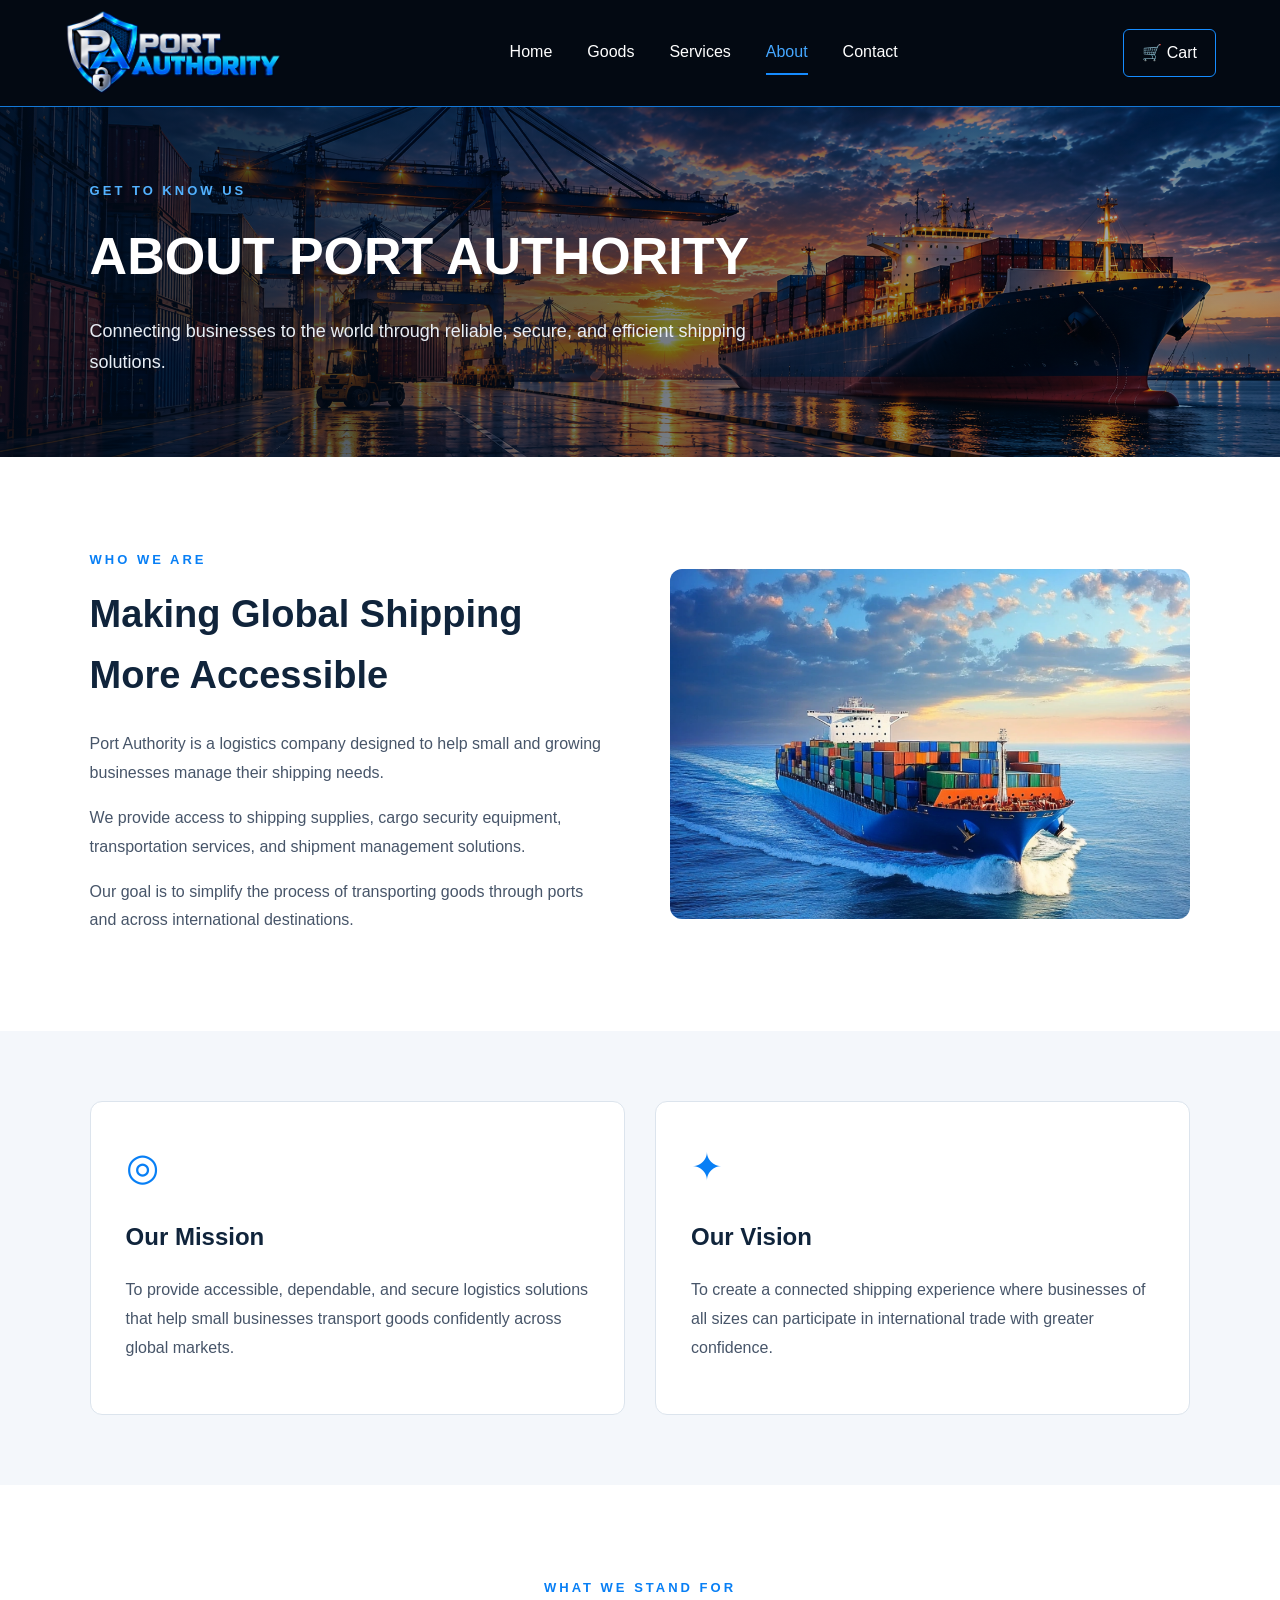
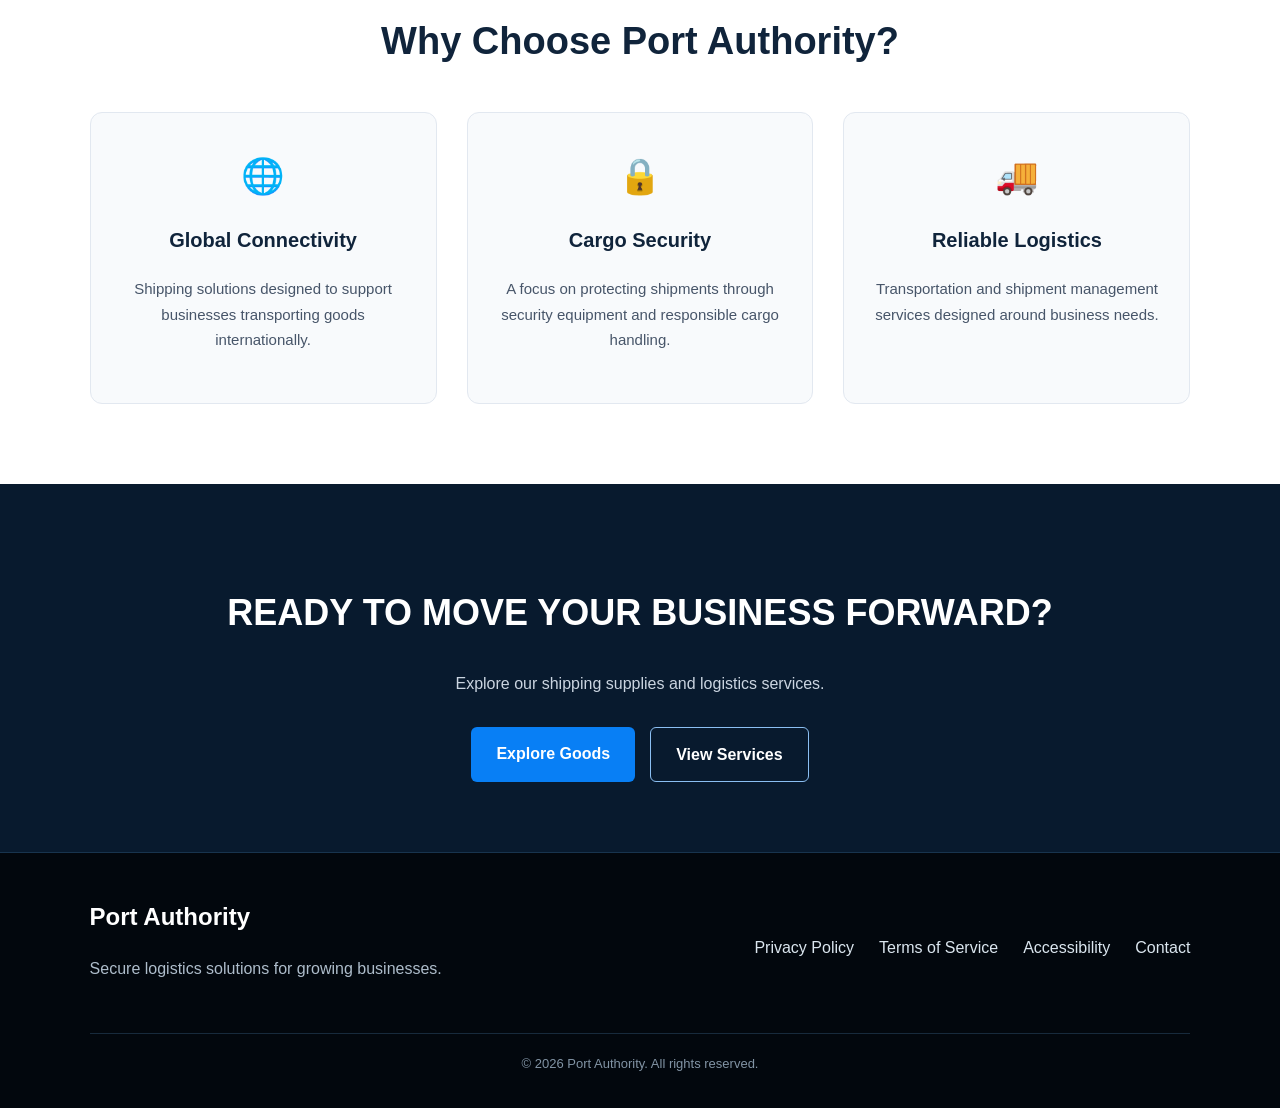
==== about.html @ 73a573b0 "Initial Port Authority frontend" ====
<!DOCTYPE html>
<html lang="en">

<head>
    <meta charset="UTF-8">
    <meta name="viewport"
          content="width=device-width, initial-scale=1.0">

    <title>About Us | Port Authority</title>
    <link rel="stylesheet" href="styles.css">
</head>

<body>

    <!-- NAVIGATION BAR -->
    <header class="site-header">

        <a href="index.html" class="logo-link"
           aria-label="Port Authority Home">
            <img src="images/logo.png"
                 alt="Port Authority Logo"
                 class="logo">
        </a>

        <nav aria-label="Main navigation">
            <a href="index.html">Home</a>
            <a href="goods.html">Goods</a>
            <a href="services.html">Services</a>
            <a href="about.html"
               class="active"
               aria-current="page">About</a>
            <a href="contact.html">Contact</a>
        </nav>

        <a href="cart.html" class="cart-button">
            🛒 Cart
        </a>

    </header>

    <main>

        <!-- ABOUT BANNER -->
        <section class="about-hero">

            <div class="about-hero-content">

                <p>GET TO KNOW US</p>

                <h1>ABOUT PORT AUTHORITY</h1>

                <p class="about-hero-description">
                    Connecting businesses to the world
                    through reliable, secure, and
                    efficient shipping solutions.
                </p>

            </div>

        </section>

        <!-- WHO WE ARE -->
        <section class="about-intro">

            <div class="about-intro-container">

                <div class="about-intro-text">

                    <p class="about-section-label">
                        WHO WE ARE
                    </p>

                    <h2>
                        Making Global Shipping
                        More Accessible
                    </h2>

                    <p>
                        Port Authority is a logistics
                        company designed to help small
                        and growing businesses manage
                        their shipping needs.
                    </p>

                    <p>
                        We provide access to shipping
                        supplies, cargo security
                        equipment, transportation
                        services, and shipment
                        management solutions.
                    </p>

                    <p>
                        Our goal is to simplify the
                        process of transporting goods
                        through ports and across
                        international destinations.
                    </p>

                </div>

                <div class="about-intro-image">
                    <img src="images/about-port.png"
                         alt="Shipping containers at an international port">
                </div>

            </div>

        </section>

        <!-- MISSION AND VISION -->
        <section class="about-mission">

            <div class="about-mission-container">

                <div class="about-mission-card">

                    <div class="about-card-icon"
                         aria-hidden="true">◎</div>

                    <h2>Our Mission</h2>

                    <p>
                        To provide accessible,
                        dependable, and secure
                        logistics solutions that
                        help small businesses
                        transport goods confidently
                        across global markets.
                    </p>

                </div>

                <div class="about-mission-card">

                    <div class="about-card-icon"
                         aria-hidden="true">✦</div>

                    <h2>Our Vision</h2>

                    <p>
                        To create a connected
                        shipping experience where
                        businesses of all sizes
                        can participate in
                        international trade
                        with greater confidence.
                    </p>

                </div>

            </div>

        </section>

        <!-- WHY CHOOSE US -->
        <section class="about-values">

            <div class="about-values-container">

                <p class="about-section-label">
                    WHAT WE STAND FOR
                </p>

                <h2>Why Choose Port Authority?</h2>

                <div class="about-values-grid">

                    <article class="about-value-card">

                        <div class="about-value-icon"
                             aria-hidden="true">🌐</div>

                        <h3>Global Connectivity</h3>

                        <p>
                            Shipping solutions designed
                            to support businesses
                            transporting goods
                            internationally.
                        </p>

                    </article>

                    <article class="about-value-card">

                        <div class="about-value-icon"
                             aria-hidden="true">🔒</div>

                        <h3>Cargo Security</h3>

                        <p>
                            A focus on protecting
                            shipments through
                            security equipment
                            and responsible
                            cargo handling.
                        </p>

                    </article>

                    <article class="about-value-card">

                        <div class="about-value-icon"
                             aria-hidden="true">🚚</div>

                        <h3>Reliable Logistics</h3>

                        <p>
                            Transportation and
                            shipment management
                            services designed
                            around business needs.
                        </p>

                    </article>

                </div>

            </div>

        </section>

        <!-- CALL TO ACTION -->
        <section class="about-cta">

            <h2>
                READY TO MOVE YOUR BUSINESS FORWARD?
            </h2>

            <p>
                Explore our shipping supplies
                and logistics services.
            </p>

            <div class="about-cta-buttons">

                <a href="goods.html"
                   class="about-cta-primary">
                    Explore Goods
                </a>

                <a href="services.html"
                   class="about-cta-secondary">
                    View Services
                </a>

            </div>

        </section>

    </main>

    <!-- FOOTER -->
    <footer>

        <div class="footer-content">

            <div>
                <h2>Port Authority</h2>
                <p>
                    Secure logistics solutions
                    for growing businesses.
                </p>
            </div>

            <div class="footer-links">
                <a href="privacy.html">Privacy Policy</a>
                <a href="terms.html">Terms of Service</a>
                <a href="accessibility.html">Accessibility</a>
                <a href="contact.html">Contact</a>
            </div>

        </div>

        <p class="copyright">
            &copy; 2026 Port Authority.
            All rights reserved.
        </p>

    </footer>

</body>
</html>
---- styles.css ----
/* PORT AUTHORITY — MAIN STYLESHEET */

* {
    box-sizing: border-box;
}

html {
    scroll-behavior: smooth;
}

body {
    margin: 0;
    font-family: Arial, Helvetica, sans-serif;
    background-color: #050b14;
    color: #ffffff;
    line-height: 1.6;
}

/* ACCESSIBILITY */

a:focus-visible,
button:focus-visible {
    outline: 3px solid #ffffff;
    outline-offset: 4px;
}

.sr-only {
    position: absolute;
    width: 1px;
    height: 1px;
    padding: 0;
    margin: -1px;
    overflow: hidden;
    clip: rect(0, 0, 0, 0);
    white-space: nowrap;
    border: 0;
}

/* HEADER */

.site-header {
    min-height: 90px;
    display: flex;
    align-items: center;
    justify-content: space-between;
    padding: 10px 5%;
    background-color: #030912;
    border-bottom: 1px solid #1479d8;
}

.logo-link {
    display: flex;
    align-items: center;
}

.logo {
    width: 220px;
    height: auto;
    max-width: 100%;
    object-fit: contain;
}

/* NAVIGATION */

nav {
    display: flex;
    gap: 35px;
}

nav a {
    color: #ffffff;
    text-decoration: none;
    font-size: 16px;
    padding: 8px 0;
    border-bottom: 2px solid transparent;
}

nav a:hover,
nav a.active {
    color: #45a7ff;
    border-bottom-color: #168cff;
}

/* CART BUTTON */

.cart-button {
    color: #ffffff;
    text-decoration: none;
    border: 1px solid #168cff;
    border-radius: 6px;
    padding: 10px 18px;
    transition: 0.2s;
}

.cart-button:hover {
    background-color: #168cff;
}

/* HERO BANNER */

.hero {
    min-height: 540px;
    background-image:
        linear-gradient(
            90deg,
            rgba(1, 8, 18, 0.96) 0%,
            rgba(2, 13, 28, 0.78) 45%,
            rgba(2, 13, 28, 0.25) 100%
        ),
        url("images/port-hero.png");

    background-size: cover;
    background-position: center;
    display: flex;
    align-items: center;
}

.hero-overlay {
    width: 100%;
    padding: 80px 7%;
}

.hero-content {
    max-width: 700px;
}

.hero-tagline {
    letter-spacing: 6px;
    font-size: 13px;
    color: #b9c7d8;
}

.hero h1 {
    font-size: clamp(48px, 6vw, 82px);
    line-height: 0.95;
    margin: 20px 0;
}

.hero h1 span {
    display: block;
    color: #168cff;
}

.hero-description {
    font-size: 22px;
    color: #e4ebf3;
    margin-bottom: 35px;
}

/* HERO BUTTONS */

.hero-buttons {
    display: flex;
    gap: 18px;
    flex-wrap: wrap;
}

.button {
    display: inline-block;
    padding: 14px 26px;
    border-radius: 6px;
    text-decoration: none;
    font-weight: bold;
    transition: 0.2s;
}

.primary-button {
    background-color: #087ff5;
    color: #ffffff;
}

.primary-button:hover {
    background-color: #2997ff;
}

.secondary-button {
    border: 1px solid #ffffff;
    color: #ffffff;
    background-color: rgba(0, 0, 0, 0.35);
}

.secondary-button:hover {
    background-color: #ffffff;
    color: #07111e;
}

/* FEATURES */

.features {
    display: grid;
    grid-template-columns: repeat(3, 1fr);
    background-color: #07111e;
    border-top: 1px solid #168cff;
    border-bottom: 1px solid #168cff;
    padding: 30px 7%;
}

.feature {
    display: flex;
    align-items: center;
    gap: 20px;
    padding: 15px 30px;
    border-right: 1px solid #21415e;
}

.feature:last-child {
    border-right: none;
}

.feature-icon {
    font-size: 38px;
}

.feature h3 {
    margin: 0;
    font-size: 17px;
}

.feature p {
    margin: 5px 0 0;
    color: #c7d2df;
    font-size: 14px;
}

/* INTRODUCTION */

.intro {
    text-align: center;
    padding: 80px 20px;
    max-width: 900px;
    margin: auto;
}

.section-label {
    color: #168cff;
    font-size: 13px;
    font-weight: bold;
    letter-spacing: 4px;
}

.intro h2 {
    font-size: 36px;
    margin: 10px 0 15px;
}

.intro p {
    color: #cbd5df;
    font-size: 17px;
}

/* FOOTER */

footer {
    background-color: #02070d;
    border-top: 1px solid #18344e;
    padding: 45px 7% 20px;
}

.footer-content {
    display: flex;
    justify-content: space-between;
    gap: 40px;
}

.footer-content h2 {
    margin-top: 0;
}

.footer-content p {
    color: #aebdcb;
}

.footer-links {
    display: flex;
    gap: 25px;
    flex-wrap: wrap;
    align-items: center;
}

.footer-links a {
    color: #dbe6ef;
    text-decoration: none;
}

.footer-links a:hover {
    color: #45a7ff;
    text-decoration: underline;
}

.copyright {
    border-top: 1px solid #172a3c;
    margin-top: 35px;
    padding-top: 20px;
    color: #8294a5;
    font-size: 13px;
    text-align: center;
}

/* RESPONSIVE LAYOUT */

@media (max-width: 850px) {
    .site-header {
        flex-direction: column;
        gap: 15px;
        padding: 20px;
    }

    nav {
        gap: 15px;
        flex-wrap: wrap;
        justify-content: center;
    }

    .hero {
        min-height: 500px;
    }

    .hero-overlay {
        padding: 60px 30px;
    }

    .features {
        grid-template-columns: 1fr;
    }

    .feature {
        border-right: none;
        border-bottom: 1px solid #21415e;
    }

    .feature:last-child {
        border-bottom: none;
    }

    .footer-content {
        flex-direction: column;
    }
}


/* ===========================
   GOODS PAGE
=========================== */


/* ===========================
   GOODS PAGE BANNER
=========================== */

.goods-hero {
    min-height: 350px;

    background-image:
        linear-gradient(
            90deg,
            rgba(0, 12, 28, 0.8),
            rgba(0, 12, 28, 0.3)
        ),
        url("images/goods-banner.png");

    background-size: cover;
    background-position: center;

    display: flex;
    align-items: center;
    justify-content: flex-start;

    text-align: left;
    padding: 60px 7%;
}

/* BANNER TEXT */

.goods-hero-content {
    max-width: 720px;
}

.goods-hero-content h1 {
    color: white;
    font-size: clamp(32px, 5vw, 52px);
    margin: 12px 0;
}

.goods-hero-content p {
    color: #e8eef5;
    font-size: 18px;
    line-height: 1.7;
    margin: 0;
}

/* MOBILE VIEW */

@media (max-width: 850px) {
    .goods-hero {
        min-height: 280px;
        padding: 40px 5%;
        background-position: center;
    }

    .goods-hero-content h1 {
        font-size: 34px;
    }

    .goods-hero-content p {
        font-size: 16px;
    }
}


/* Goods cards section */

.goods-section {
    background-color: #ffffff;
    padding: 30px 7% 70px;
}

.goods-grid {
    display: grid;
    grid-template-columns: repeat(3, minmax(0, 1fr));
    gap: 35px;
    max-width: 1200px;
    margin: auto;
}

/* Individual product cards */

.goods-card {
    background: white;
    border: 1px solid #e2e2e2;
    border-radius: 12px;
    overflow: hidden;

    box-shadow: 0 3px 12px rgba(0,0,0,0.05);
}

.goods-card img {
    width: 100%;
    height: 220px;
    object-fit: cover;
    display: block;
}

.goods-card-content {
    padding: 20px;
}

.goods-card h2 {
    font-size: 20px;
    color: #152538;
    margin-top: 0;
}

.goods-card p {
    color: #555;
    font-size: 15px;
}

.goods-card .product-price {
    color: #111;
    font-weight: bold;
    font-size: 17px;
}

/* Add to cart button */

.goods-card button {
    width: 100%;
    background-color: #087ff5;
    color: white;
    padding: 12px;

    border: none;
    border-radius: 6px;

    font-size: 15px;
    font-weight: bold;
}

.goods-card button:disabled {
    background-color: #637487;
    cursor: not-allowed;
}

/* Mobile view */

@media (max-width: 850px) {
    .goods-grid {
        grid-template-columns: 1fr;
    }

    .goods-hero-content h1 {
        font-size: 34px;
    }

    .goods-section {
        padding: 30px 5%;
    }
}


/* ===========================
   SERVICES PAGE
=========================== */

/* Services banner */

.services-hero {
    min-height: 330px;

    background-image:
        linear-gradient(
            90deg,
            rgba(0, 12, 28, 0.65),
            rgba(0, 12, 28, 0.15)
        ),
        url("images/services-banner.png");

    background-size: cover;
    background-position: center;

    display: flex;
    align-items: center;
}

.services-hero-content {
    padding: 50px 7%;
}

.services-hero h1 {
    color: white;
    font-size: clamp(36px, 5vw, 52px);
    margin: 0 0 8px;
}

.services-hero p {
    color: #e8eef5;
    font-size: 18px;
    margin: 0;
}

/* Services cards */

.services-section {
    background-color: #ffffff;
    padding: 30px 7% 70px;
}

.services-grid {
    display: grid;
    grid-template-columns: repeat(3, minmax(0, 1fr));
    gap: 35px;
    max-width: 1200px;
    margin: auto;
}

.service-card {
    background-color: #ffffff;
    border: 1px solid #e2e2e2;
    border-radius: 12px;
    overflow: hidden;
    box-shadow: 0 3px 12px rgba(0,0,0,0.05);
}

.service-card img {
    width: 100%;
    height: 220px;
    object-fit: cover;
    display: block;
}

.service-card-content {
    padding: 20px;
}

.service-card h2 {
    color: #152538;
    font-size: 20px;
    margin: 0 0 12px;
}

.service-card p {
    color: #555;
    font-size: 15px;
}

.service-card .service-price {
    color: #111;
    font-weight: bold;
    font-size: 17px;
}

.service-card button {
    width: 100%;
    background-color: #087ff5;
    color: white;
    padding: 12px;
    border: none;
    border-radius: 6px;
    font-size: 15px;
    font-weight: bold;
}

.service-card button:disabled {
    background-color: #637487;
    cursor: not-allowed;
}

/* Mobile view */

@media (max-width: 850px) {
    .services-grid {
        grid-template-columns: 1fr;
    }

    .services-hero-content {
        padding: 40px 5%;
    }

    .services-section {
        padding: 30px 5%;
    }
}


/* ===========================
   SHOPPING CART PAGE
=========================== */

.cart-page {
    background-color: #f4f7fb;
    color: #152538;
    min-height: 70vh;
    padding: 65px 7% 90px;
}

.cart-container {
    max-width: 1200px;
    margin: 0 auto;
}

/* PAGE HEADING */

.cart-heading {
    margin-bottom: 35px;
}

.cart-label {
    color: #087ff5;
    font-size: 13px;
    font-weight: bold;
    letter-spacing: 3px;
}

.cart-heading h1 {
    font-size: clamp(30px, 4vw, 44px);
    margin: 8px 0;
    color: #10243b;
}

.cart-heading > p:last-child {
    color: #64748b;
    font-size: 16px;
}

/* TWO COLUMN LAYOUT */

.cart-layout {
    display: grid;
    grid-template-columns: 2fr 1fr;
    gap: 30px;
    align-items: start;
}

/* CART ITEMS */

.cart-items {
    background: white;
    border: 1px solid #dce4ed;
    border-radius: 12px;
    padding: 30px;
}

.cart-items h2,
.cart-summary h2 {
    font-size: 22px;
    margin: 0 0 25px;
}

.empty-cart {
    text-align: center;
    padding: 50px 15px;
}

.empty-cart-icon {
    font-size: 55px;
    margin-bottom: 10px;
}

.empty-cart h3 {
    font-size: 23px;
    margin-bottom: 8px;
}

.empty-cart p {
    color: #64748b;
    max-width: 380px;
    margin: 0 auto 25px;
}

.empty-cart .button {
    margin: 5px;
}

.cart-outline-button {
    color: #087ff5;
    background: transparent;
    border: 1px solid #087ff5;
}

.cart-outline-button:hover {
    background: #eaf4ff;
}

/* ORDER SUMMARY */

.cart-summary {
    background: white;
    border: 1px solid #dce4ed;
    border-radius: 12px;
    padding: 30px;
}

.summary-line {
    display: flex;
    justify-content: space-between;
    gap: 15px;
    margin-bottom: 20px;
    font-size: 15px;
}

.summary-line span:last-child {
    text-align: right;
}

.cart-summary hr {
    border: none;
    border-top: 1px solid #dce4ed;
    margin: 25px 0;
}

.summary-total {
    font-size: 19px;
    font-weight: bold;
    color: #10243b;
}

.summary-note {
    font-size: 13px;
    color: #64748b;
    line-height: 1.6;
    margin-bottom: 25px;
}

.checkout-button {
    display: block;
    width: 100%;
    border: none;
    border-radius: 6px;
    background-color: #087ff5;
    color: white;
    padding: 15px;
    font-size: 16px;
    font-weight: bold;
}

.checkout-button:disabled {
    background-color: #64748b;
    cursor: not-allowed;
}

.continue-shopping {
    display: block;
    text-align: center;
    color: #0870d5;
    text-decoration: none;
    margin-top: 20px;
    font-weight: bold;
}

.continue-shopping:hover {
    text-decoration: underline;
}

/* RESPONSIVE */

@media (max-width: 850px) {
    .cart-layout {
        grid-template-columns: 1fr;
    }

    .cart-page {
        padding: 40px 5% 65px;
    }

    .cart-items,
    .cart-summary {
        padding: 22px;
    }
}


/* ===========================
   CHECKOUT PAGE
=========================== */

.checkout-page {
    background-color: #f4f7fb;
    color: #152538;
    min-height: 75vh;
    padding: 65px 7% 90px;
}

.checkout-container {
    max-width: 1200px;
    margin: auto;
}

/* HEADING */

.checkout-heading {
    margin-bottom: 35px;
}

.checkout-label {
    color: #087ff5;
    font-size: 13px;
    font-weight: bold;
    letter-spacing: 3px;
}

.checkout-heading h1 {
    color: #10243b;
    font-size: clamp(30px, 4vw, 44px);
    margin: 8px 0;
}

.checkout-heading > p:last-child {
    color: #64748b;
}

/* LAYOUT */

.checkout-layout {
    display: grid;
    grid-template-columns: 2fr 1fr;
    gap: 30px;
    align-items: start;
}

/* FORM PANEL */

.checkout-form-panel,
.checkout-summary {
    background-color: white;
    border: 1px solid #dce4ed;
    border-radius: 12px;
    padding: 30px;
}

.checkout-form-panel h2,
.checkout-summary h2 {
    font-size: 22px;
    margin: 0 0 12px;
}

.checkout-description {
    color: #64748b;
    margin-bottom: 30px;
}

/* FORM FIELDS */

.checkout-form-grid {
    display: grid;
    grid-template-columns: repeat(2, minmax(0, 1fr));
    gap: 20px;
}

.checkout-field {
    display: flex;
    flex-direction: column;
    gap: 7px;
}

.checkout-field.full-width {
    grid-column: 1 / -1;
}

.checkout-field label {
    font-size: 14px;
    font-weight: bold;
    color: #25364b;
}

.checkout-field input,
.checkout-field textarea {
    width: 100%;
    padding: 12px 14px;
    border: 1px solid #cbd5e1;
    border-radius: 6px;
    font: inherit;
    background-color: white;
    color: #152538;
}

.checkout-field input:focus,
.checkout-field textarea:focus {
    outline: 2px solid #087ff5;
    outline-offset: 1px;
}

/* TERMS */

.checkout-agreement {
    display: flex;
    align-items: flex-start;
    gap: 12px;
    margin-top: 30px;
    font-size: 14px;
}

.checkout-agreement input {
    margin-top: 5px;
    width: 18px;
    height: 18px;
}

.checkout-agreement a {
    color: #0870d5;
}

.checkout-notice {
    color: #64748b;
    font-size: 13px;
    margin: 25px 0 15px;
}

/* ORDER BUTTON */

.place-order-button {
    width: 100%;
    background-color: #087ff5;
    color: white;
    border: none;
    border-radius: 6px;
    padding: 15px;
    font-size: 16px;
    font-weight: bold;
}

.place-order-button:disabled {
    background-color: #64748b;
    cursor: not-allowed;
}

/* ORDER SUMMARY */

.checkout-summary-line {
    display: flex;
    justify-content: space-between;
    gap: 15px;
    margin: 20px 0;
    font-size: 15px;
}

.checkout-summary-line span:last-child {
    text-align: right;
}

.checkout-summary hr {
    border: none;
    border-top: 1px solid #dce4ed;
    margin: 25px 0;
}

.checkout-total {
    font-size: 19px;
    font-weight: bold;
}

.checkout-summary-note {
    font-size: 13px;
    color: #64748b;
    line-height: 1.6;
}

.back-to-cart {
    display: block;
    text-align: center;
    color: #0870d5;
    text-decoration: none;
    font-weight: bold;
    margin-top: 30px;
}

.back-to-cart:hover {
    text-decoration: underline;
}

/* MOBILE VIEW */

@media (max-width: 850px) {
    .checkout-layout {
        grid-template-columns: 1fr;
    }

    .checkout-form-grid {
        grid-template-columns: 1fr;
    }

    .checkout-page {
        padding: 40px 5% 65px;
    }

    .checkout-form-panel,
    .checkout-summary {
        padding: 22px;
    }
}


/* ===========================
   ORDER CONFIRMATION PAGE
=========================== */

.confirmation-page {
    background-color: #f4f7fb;
    color: #152538;
    min-height: 75vh;
    padding: 75px 20px;
    display: flex;
    justify-content: center;
    align-items: flex-start;
}

/* MAIN CARD */

.confirmation-card {
    background-color: white;
    border: 1px solid #dce4ed;
    border-radius: 14px;
    padding: 50px;
    width: 100%;
    max-width: 720px;
    text-align: center;
    box-shadow: 0 6px 24px rgba(0,0,0,0.06);
}

/* CHECKMARK ICON */

.confirmation-icon {
    width: 80px;
    height: 80px;
    border-radius: 50%;
    background-color: #e7f2ff;
    color: #087ff5;
    font-size: 48px;
    font-weight: bold;
    display: flex;
    align-items: center;
    justify-content: center;
    margin: 0 auto 25px;
}

/* HEADINGS */

.confirmation-label {
    color: #087ff5;
    font-size: 13px;
    font-weight: bold;
    letter-spacing: 3px;
}

.confirmation-card h1 {
    color: #10243b;
    font-size: clamp(30px, 4vw, 40px);
    margin: 10px 0;
}

.confirmation-status {
    display: inline-block;
    background-color: #e7f2ff;
    color: #075bb3;
    padding: 7px 16px;
    border-radius: 20px;
    font-size: 13px;
    font-weight: bold;
}

.confirmation-description {
    color: #64748b;
    font-size: 16px;
    line-height: 1.7;
    max-width: 520px;
    margin: 25px auto;
}

/* ORDER DETAILS */

.confirmation-details {
    background-color: #f8fafc;
    border: 1px solid #e2e8f0;
    border-radius: 10px;
    padding: 25px;
    margin: 30px 0;
    text-align: left;
}

.confirmation-details h2 {
    color: #10243b;
    font-size: 20px;
    margin: 0 0 20px;
}

.confirmation-row {
    display: flex;
    justify-content: space-between;
    gap: 20px;
    padding: 13px 0;
    border-bottom: 1px solid #e2e8f0;
}

.confirmation-row:last-child {
    border-bottom: none;
}

.confirmation-row span:first-child {
    color: #64748b;
}

.confirmation-row span:last-child {
    color: #152538;
    font-weight: bold;
    text-align: right;
}

/* NOTE */

.confirmation-note {
    color: #64748b;
    font-size: 14px;
    line-height: 1.6;
}

/* BUTTONS */

.confirmation-buttons {
    display: flex;
    justify-content: center;
    gap: 15px;
    flex-wrap: wrap;
    margin-top: 30px;
}

.confirmation-outline {
    border: 1px solid #087ff5;
    color: #0870d5;
    background-color: white;
}

.confirmation-outline:hover {
    background-color: #eaf4ff;
}

/* MOBILE */

@media (max-width: 650px) {
    .confirmation-card {
        padding: 30px 20px;
    }

    .confirmation-page {
        padding: 40px 15px;
    }
}


/* ===========================
   ABOUT US PAGE
=========================== */

/* HERO BANNER */

.about-hero {
    min-height: 350px;
    background-image:
        linear-gradient(
            90deg,
            rgba(0, 12, 28, 0.8),
            rgba(0, 12, 28, 0.3)
        ),
        url("images/about-banner.png");

    background-size: cover;
    background-position: center;

    display: flex;
    align-items: center;
    padding: 60px 7%;
}

.about-hero-content {
    max-width: 720px;
}

.about-hero-content > p:first-child {
    color: #53b2ff;
    font-size: 13px;
    font-weight: bold;
    letter-spacing: 3px;
}

.about-hero h1 {
    color: white;
    font-size: clamp(32px, 5vw, 52px);
    margin: 12px 0;
}

.about-hero-description {
    color: #e8eef5;
    font-size: 18px;
    line-height: 1.7;
}

/* INTRODUCTION */

.about-intro {
    background-color: #ffffff;
    padding: 80px 7%;
}

.about-intro-container {
    max-width: 1200px;
    margin: auto;
    display: grid;
    grid-template-columns: 1fr 1fr;
    gap: 60px;
    align-items: center;
}

.about-section-label {
    color: #087ff5;
    font-size: 13px;
    font-weight: bold;
    letter-spacing: 3px;
}

.about-intro h2,
.about-values h2 {
    color: #10243b;
    font-size: clamp(28px, 3vw, 38px);
    margin: 12px 0 25px;
}

.about-intro-text > p:not(.about-section-label) {
    color: #475569;
    font-size: 16px;
    line-height: 1.8;
}

.about-intro-image img {
    width: 100%;
    height: 350px;
    object-fit: cover;
    border-radius: 12px;
    display: block;
}

/* MISSION AND VISION */

.about-mission {
    background-color: #f4f7fb;
    padding: 70px 7%;
}

.about-mission-container {
    max-width: 1200px;
    margin: auto;
    display: grid;
    grid-template-columns: repeat(2, 1fr);
    gap: 30px;
}

.about-mission-card {
    background: white;
    border: 1px solid #dce4ed;
    border-radius: 12px;
    padding: 35px;
}

.about-card-icon {
    color: #087ff5;
    font-size: 38px;
    margin-bottom: 15px;
}

.about-mission-card h2 {
    color: #10243b;
    font-size: 24px;
}

.about-mission-card p {
    color: #475569;
    line-height: 1.8;
}

/* VALUES */

.about-values {
    background: white;
    padding: 80px 7%;
}

.about-values-container {
    max-width: 1200px;
    margin: auto;
    text-align: center;
}

.about-values-grid {
    display: grid;
    grid-template-columns: repeat(3, 1fr);
    gap: 30px;
    margin-top: 40px;
}

.about-value-card {
    background: #f8fafc;
    border: 1px solid #e2e8f0;
    border-radius: 12px;
    padding: 35px 25px;
}

.about-value-icon {
    font-size: 35px;
    margin-bottom: 15px;
}

.about-value-card h3 {
    color: #10243b;
    font-size: 20px;
}

.about-value-card p {
    color: #475569;
    line-height: 1.7;
    font-size: 15px;
}

/* CALL TO ACTION */

.about-cta {
    background-color: #081a2e;
    text-align: center;
    padding: 70px 20px;
}

.about-cta h2 {
    color: white;
    font-size: clamp(25px, 3vw, 36px);
}

.about-cta p {
    color: #cbd5e1;
    font-size: 16px;
    margin: 15px 0 30px;
}

.about-cta-buttons {
    display: flex;
    justify-content: center;
    gap: 15px;
    flex-wrap: wrap;
}

.about-cta-primary,
.about-cta-secondary {
    display: inline-block;
    padding: 14px 25px;
    border-radius: 6px;
    font-weight: bold;
    text-decoration: none;
}

.about-cta-primary {
    background: #087ff5;
    color: white;
}

.about-cta-secondary {
    border: 1px solid #8bbff2;
    color: white;
}

.about-cta-primary:hover {
    background: #0067d1;
}

.about-cta-secondary:hover {
    background: #16314f;
}

/* MOBILE VIEW */

@media (max-width: 850px) {

    .about-intro-container,
    .about-mission-container,
    .about-values-grid {
        grid-template-columns: 1fr;
    }

    .about-intro,
    .about-mission,
    .about-values {
        padding: 50px 5%;
    }

    .about-intro-container {
        gap: 30px;
    }

    .about-intro-image img {
        height: 260px;
    }
}


/* ===========================
   CONTACT US PAGE
=========================== */

/* HERO BANNER */

.contact-hero {
    min-height: 320px;

    background-image:
        linear-gradient(
            90deg,
            rgba(0, 12, 28, 0.8),
            rgba(0, 12, 28, 0.3)
        ),
        url("images/contact-banner.png");

    background-size: cover;
    background-position: center;

    display: flex;
    align-items: center;
    padding: 60px 7%;
}

.contact-hero-content {
    max-width: 700px;
}

.contact-hero-label {
    color: #53b2ff;
    font-size: 13px;
    font-weight: bold;
    letter-spacing: 3px;
}

.contact-hero h1 {
    color: white;
    font-size: clamp(36px, 5vw, 52px);
    margin: 12px 0;
}

.contact-hero-content > p:last-child {
    color: #e8eef5;
    font-size: 18px;
    line-height: 1.7;
}

/* CONTACT SECTION */

.contact-section {
    background-color: #f4f7fb;
    padding: 75px 7%;
}

.contact-container {
    max-width: 1200px;
    margin: auto;

    display: grid;
    grid-template-columns: 1.6fr 1fr;
    gap: 30px;
    align-items: start;
}

/* FORM PANEL */

.contact-form-panel,
.contact-info-panel {
    background-color: white;
    border: 1px solid #dce4ed;
    border-radius: 12px;
    padding: 35px;
}

.contact-label {
    color: #087ff5;
    font-size: 12px;
    font-weight: bold;
    letter-spacing: 3px;
}

.contact-form-panel h2,
.contact-info-panel h2 {
    color: #10243b;
    font-size: 28px;
    margin: 12px 0;
}

.contact-description,
.contact-info-intro {
    color: #64748b;
    font-size: 15px;
    line-height: 1.7;
    margin-bottom: 30px;
}

/* FORM GRID */

.contact-form-grid {
    display: grid;
    grid-template-columns: repeat(2, minmax(0, 1fr));
    gap: 20px;
}

.contact-field {
    display: flex;
    flex-direction: column;
    gap: 8px;
}

.contact-field.full-width {
    grid-column: 1 / -1;
}

.contact-field label {
    color: #25364b;
    font-size: 14px;
    font-weight: bold;
}

.contact-field input,
.contact-field select,
.contact-field textarea {
    width: 100%;
    padding: 13px 14px;
    border: 1px solid #cbd5e1;
    border-radius: 6px;
    background-color: white;
    color: #152538;
    font: inherit;
}

.contact-field textarea {
    resize: vertical;
}

.contact-field input:focus,
.contact-field select:focus,
.contact-field textarea:focus {
    outline: 2px solid #087ff5;
    outline-offset: 1px;
}

/* FORM BUTTON */

.contact-form-note {
    color: #64748b;
    font-size: 13px;
    line-height: 1.6;
    margin: 25px 0 15px;
}

.contact-submit {
    width: 100%;
    padding: 15px;
    background-color: #087ff5;
    color: white;
    border: none;
    border-radius: 6px;
    font-size: 16px;
    font-weight: bold;
}

.contact-submit:disabled {
    background-color: #64748b;
    cursor: not-allowed;
}

/* CONTACT INFORMATION */

.contact-info-item {
    display: flex;
    align-items: flex-start;
    gap: 15px;
    padding: 22px 0;
    border-bottom: 1px solid #e2e8f0;
}

.contact-info-icon {
    width: 45px;
    height: 45px;
    background-color: #e7f2ff;
    color: #087ff5;
    border-radius: 10px;
    font-size: 23px;

    display: flex;
    justify-content: center;
    align-items: center;
    flex-shrink: 0;
}

.contact-info-item h3 {
    color: #10243b;
    font-size: 17px;
    margin: 0 0 7px;
}

.contact-info-item p {
    color: #64748b;
    font-size: 14px;
    line-height: 1.6;
    margin: 0;
}

/* HELP BOX */

.contact-help-box {
    background-color: #f4f7fb;
    border-radius: 10px;
    padding: 25px;
    margin-top: 30px;
}

.contact-help-box h3 {
    color: #10243b;
    margin-top: 0;
}

.contact-help-box p {
    color: #64748b;
    font-size: 14px;
}

.contact-help-box a {
    display: block;
    color: #0870d5;
    font-weight: bold;
    text-decoration: none;
    margin-top: 15px;
}

.contact-help-box a:hover {
    text-decoration: underline;
}

/* BOTTOM CTA */

.contact-cta {
    background-color: #081a2e;
    text-align: center;
    padding: 70px 20px;
}

.contact-cta h2 {
    color: white;
    font-size: clamp(25px, 3vw, 36px);
}

.contact-cta p {
    color: #cbd5e1;
    margin: 15px 0 30px;
}

.contact-cta-button {
    display: inline-block;
    background-color: #087ff5;
    color: white;
    padding: 14px 25px;
    border-radius: 6px;
    text-decoration: none;
    font-weight: bold;
}

.contact-cta-button:hover {
    background-color: #0067d1;
}

/* MOBILE VIEW */

@media (max-width: 850px) {

    .contact-container,
    .contact-form-grid {
        grid-template-columns: 1fr;
    }

    .contact-section {
        padding: 50px 5%;
    }

    .contact-form-panel,
    .contact-info-panel {
        padding: 25px;
    }
}
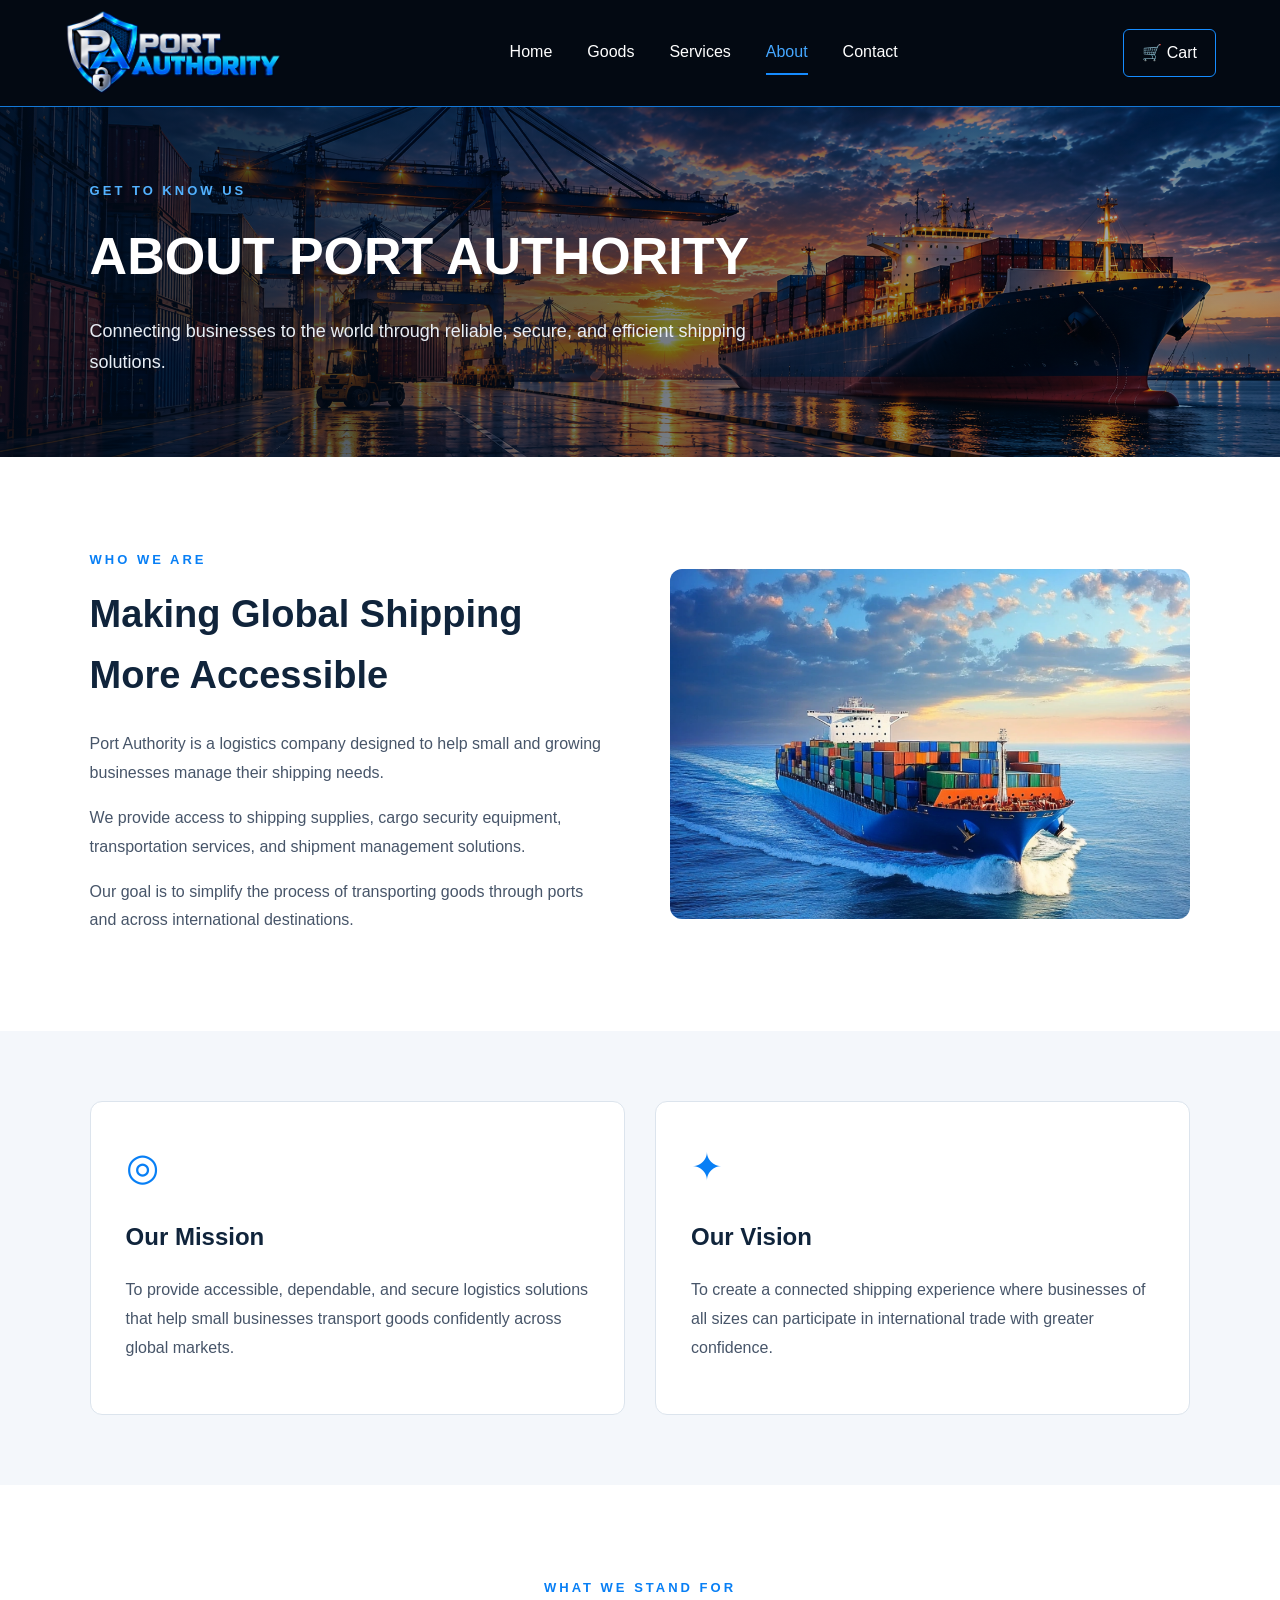
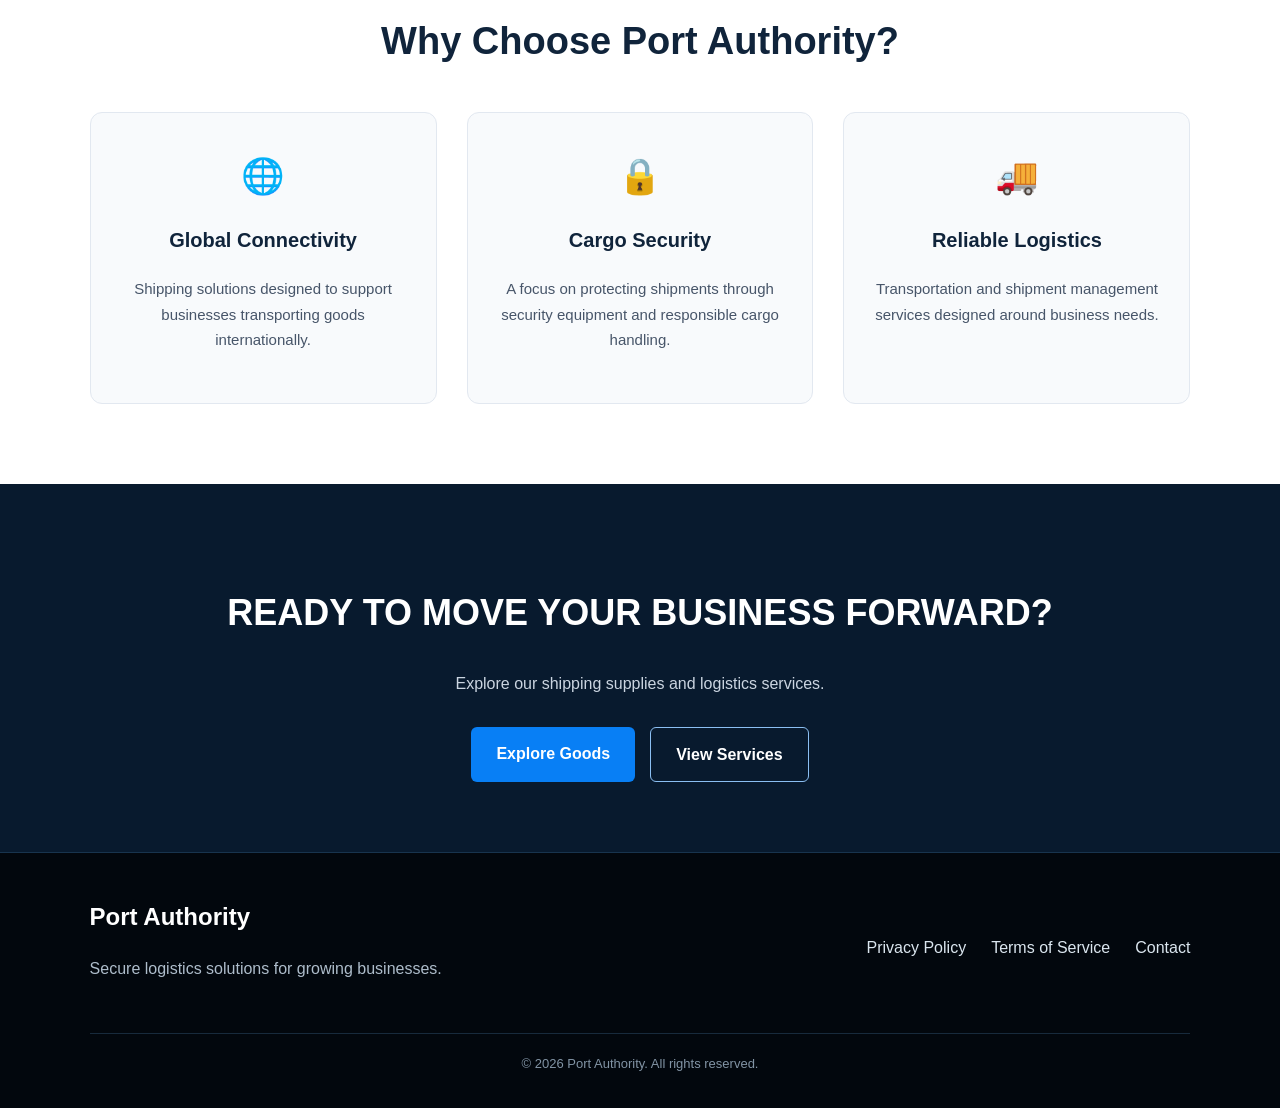
==== commit bab06ece: "Updated website pages, privacy policy, terms, login, and register" ====
--- a/about.html
+++ b/about.html
@@ -268,7 +268,6 @@
             <div class="footer-links">
                 <a href="privacy.html">Privacy Policy</a>
                 <a href="terms.html">Terms of Service</a>
-                <a href="accessibility.html">Accessibility</a>
                 <a href="contact.html">Contact</a>
             </div>
 
--- a/styles.css
+++ b/styles.css
@@ -1724,3 +1724,1079 @@
         padding: 25px;
     }
 }
+
+
+/* ===========================
+   LOGIN PAGE
+=========================== */
+
+.login-header {
+    justify-content: space-between;
+}
+
+.login-header-label {
+    color: #8bbff2;
+    font-size: 12px;
+    font-weight: bold;
+    letter-spacing: 2px;
+}
+
+/* PAGE BACKGROUND */
+
+.login-page {
+    min-height: 75vh;
+    background:
+        radial-gradient(
+            circle at top right,
+            rgba(8, 127, 245, 0.18),
+            transparent 45%
+        ),
+        #050b14;
+
+    display: flex;
+    justify-content: center;
+    align-items: center;
+    padding: 70px 20px;
+}
+
+/* LOGIN CARD */
+
+.login-card {
+    width: 100%;
+    max-width: 480px;
+    background-color: #ffffff;
+    color: #152538;
+    padding: 45px;
+    border-radius: 14px;
+    box-shadow: 0 15px 50px rgba(0,0,0,0.35);
+}
+
+.login-label {
+    color: #087ff5;
+    font-size: 13px;
+    font-weight: bold;
+    letter-spacing: 3px;
+    margin: 0 0 12px;
+}
+
+.login-card h1 {
+    color: #10243b;
+    font-size: 34px;
+    margin: 0 0 12px;
+}
+
+.login-description {
+    color: #64748b;
+    font-size: 15px;
+    margin-bottom: 30px;
+}
+
+/* FORM FIELDS */
+
+.login-field {
+    display: flex;
+    flex-direction: column;
+    gap: 8px;
+    margin-bottom: 22px;
+}
+
+.login-field label {
+    color: #25364b;
+    font-size: 14px;
+    font-weight: bold;
+}
+
+.login-field input {
+    width: 100%;
+    padding: 13px 14px;
+    border: 1px solid #cbd5e1;
+    border-radius: 6px;
+    background: white;
+    color: #152538;
+    font: inherit;
+}
+
+.login-field input:focus {
+    outline: 2px solid #087ff5;
+    outline-offset: 1px;
+}
+
+/* REMEMBER ME / HELP */
+
+.login-options {
+    display: flex;
+    justify-content: space-between;
+    align-items: flex-start;
+    gap: 15px;
+    margin-bottom: 25px;
+    flex-wrap: wrap;
+}
+
+.remember-option {
+    display: flex;
+    align-items: center;
+    gap: 8px;
+    color: #475569;
+    font-size: 13px;
+}
+
+.login-help {
+    font-size: 13px;
+    color: #64748b;
+}
+
+.login-help a {
+    color: #0870d5;
+}
+
+/* LOGIN BUTTON */
+
+.login-submit {
+    display: block;
+    width: 100%;
+    background-color: #087ff5;
+    color: white;
+    padding: 14px;
+    border: none;
+    border-radius: 6px;
+    font-size: 16px;
+    font-weight: bold;
+}
+
+.login-submit:disabled {
+    background-color: #64748b;
+    cursor: not-allowed;
+}
+
+.login-notice {
+    text-align: center;
+    color: #64748b;
+    font-size: 12px;
+    margin-top: 15px;
+}
+
+/* REGISTRATION LINK */
+
+.login-divider {
+    text-align: center;
+    margin: 30px 0 20px;
+    border-top: 1px solid #e2e8f0;
+    position: relative;
+}
+
+.login-divider span {
+    display: inline-block;
+    background: white;
+    color: #64748b;
+    font-size: 11px;
+    letter-spacing: 1px;
+    padding: 0 12px;
+    position: relative;
+    top: -11px;
+}
+
+.register-link {
+    display: block;
+    text-align: center;
+    border: 1px solid #087ff5;
+    border-radius: 6px;
+    color: #0870d5;
+    padding: 13px;
+    text-decoration: none;
+    font-weight: bold;
+}
+
+.register-link:hover {
+    background-color: #eaf4ff;
+}
+
+/* FOOTER */
+
+.login-footer {
+    text-align: center;
+    padding: 25px 20px;
+}
+
+.login-footer-links {
+    display: flex;
+    justify-content: center;
+    gap: 25px;
+    flex-wrap: wrap;
+}
+
+.login-footer-links a {
+    color: #cbd5e1;
+    text-decoration: none;
+    font-size: 13px;
+}
+
+.login-footer-links a:hover {
+    color: #45a7ff;
+}
+
+.login-footer p {
+    color: #8294a5;
+    font-size: 12px;
+    margin-top: 20px;
+}
+
+/* MOBILE */
+
+@media (max-width: 600px) {
+    .login-card {
+        padding: 30px 22px;
+    }
+
+    .login-header-label {
+        font-size: 10px;
+        text-align: center;
+    }
+}
+
+
+/* ===========================
+   REGISTRATION PAGE
+=========================== */
+
+.register-page {
+    min-height: 80vh;
+    background:
+        radial-gradient(
+            circle at top right,
+            rgba(8, 127, 245, 0.18),
+            transparent 45%
+        ),
+        #050b14;
+
+    display: flex;
+    justify-content: center;
+    align-items: flex-start;
+    padding: 65px 20px 90px;
+}
+
+/* REGISTRATION CARD */
+
+.register-card {
+    width: 100%;
+    max-width: 780px;
+    background-color: #ffffff;
+    color: #152538;
+    padding: 45px;
+    border-radius: 14px;
+    box-shadow: 0 15px 50px rgba(0,0,0,0.35);
+}
+
+.register-label {
+    color: #087ff5;
+    font-size: 13px;
+    font-weight: bold;
+    letter-spacing: 3px;
+    margin: 0 0 12px;
+}
+
+.register-card h1 {
+    color: #10243b;
+    font-size: clamp(28px, 4vw, 36px);
+    margin: 0 0 12px;
+}
+
+.register-description {
+    color: #64748b;
+    margin-bottom: 35px;
+}
+
+.register-card h2 {
+    font-size: 19px;
+    color: #10243b;
+    margin: 30px 0 20px;
+    padding-bottom: 10px;
+    border-bottom: 1px solid #e2e8f0;
+}
+
+/* FORM GRID */
+
+.register-grid {
+    display: grid;
+    grid-template-columns: repeat(2, minmax(0, 1fr));
+    gap: 20px;
+}
+
+.register-field {
+    display: flex;
+    flex-direction: column;
+    gap: 8px;
+}
+
+.register-field label {
+    color: #25364b;
+    font-size: 14px;
+    font-weight: bold;
+}
+
+.register-field input,
+.register-field select {
+    width: 100%;
+    padding: 13px 14px;
+    border: 1px solid #cbd5e1;
+    border-radius: 6px;
+    background-color: white;
+    color: #152538;
+    font: inherit;
+}
+
+.register-field input:focus,
+.register-field select:focus {
+    outline: 2px solid #087ff5;
+    outline-offset: 1px;
+}
+
+.password-help {
+    color: #64748b;
+    font-size: 13px;
+    margin-top: 15px;
+}
+
+/* AGREEMENTS */
+
+.register-agreements {
+    display: flex;
+    flex-direction: column;
+    gap: 18px;
+    margin: 30px 0;
+}
+
+.register-checkbox {
+    display: flex;
+    align-items: flex-start;
+    gap: 12px;
+    color: #475569;
+    font-size: 14px;
+}
+
+.register-checkbox input {
+    width: 18px;
+    height: 18px;
+    flex-shrink: 0;
+    margin-top: 3px;
+}
+
+.register-checkbox a {
+    color: #0870d5;
+}
+
+.register-notice {
+    color: #64748b;
+    font-size: 13px;
+    margin-bottom: 15px;
+}
+
+/* SUBMIT BUTTON */
+
+.register-submit {
+    width: 100%;
+    padding: 15px;
+    border: none;
+    border-radius: 6px;
+    background-color: #087ff5;
+    color: white;
+    font-size: 16px;
+    font-weight: bold;
+}
+
+.register-submit:disabled {
+    background-color: #64748b;
+    cursor: not-allowed;
+}
+
+/* SIGN IN LINK */
+
+.register-login-link {
+    text-align: center;
+    margin-top: 30px;
+    color: #64748b;
+    font-size: 14px;
+}
+
+.register-login-link a {
+    color: #0870d5;
+    font-weight: bold;
+    text-decoration: none;
+}
+
+.register-login-link a:hover {
+    text-decoration: underline;
+}
+
+/* MOBILE VIEW */
+
+@media (max-width: 650px) {
+    .register-grid {
+        grid-template-columns: 1fr;
+    }
+
+    .register-card {
+        padding: 30px 22px;
+    }
+
+    .register-page {
+        padding: 35px 15px 60px;
+    }
+}
+
+
+
+/* ==========================================
+   TERMS AND CONDITIONS PAGE
+========================================== */
+
+/* Logo */
+.legal-logo-link {
+    display: flex;
+    align-items: center;
+    text-decoration: none;
+}
+
+.legal-logo {
+    width: 190px;
+    height: auto;
+    display: block;
+    object-fit: contain;
+}
+
+/* Terms Banner */
+.legal-hero {
+    background: linear-gradient(
+        110deg,
+        #071b31 0%,
+        #103456 60%,
+        #164b77 100%
+    );
+    color: white;
+    padding: 75px 6%;
+    border-bottom: 2px solid #168cff;
+}
+
+.legal-hero h1 {
+    font-size: 48px;
+    font-weight: 700;
+    color: white;
+    margin: 15px 0 20px;
+}
+
+.legal-hero p {
+    font-size: 16px;
+    color: #dce8f3;
+    line-height: 1.7;
+    max-width: 750px;
+}
+
+.legal-hero small {
+    display: block;
+    color: #a9c9e2;
+    font-size: 13px;
+    margin-top: 20px;
+}
+
+/* Main Terms Section */
+.legal-layout {
+    display: grid;
+    grid-template-columns: 250px minmax(0, 850px);
+    justify-content: center;
+    gap: 40px;
+
+    max-width: 1300px;
+    margin: auto;
+    padding: 60px 5%;
+
+    background: #f4f7fb;
+    color: #263d52;
+}
+
+/* Full Page Background */
+body:has(.legal-layout) {
+    background: #f4f7fb;
+}
+
+/* Sidebar Navigation */
+.legal-nav {
+    position: sticky;
+    top: 25px;
+    align-self: start;
+
+    max-height: calc(100vh - 50px);
+    overflow-y: auto;
+
+    background: white;
+    border: 1px solid #dce5ee;
+    border-radius: 10px;
+    padding: 25px 20px;
+
+    box-shadow: 0 4px 15px rgba(0, 25, 50, 0.05);
+
+    scrollbar-width: thin;
+    scrollbar-color: #a9c5da #ffffff;
+}
+
+.legal-nav strong {
+    display: block;
+    font-size: 17px;
+    color: #102d4d;
+    margin-bottom: 20px;
+}
+
+.legal-nav a {
+    display: block;
+    padding: 9px 10px;
+    margin-bottom: 3px;
+
+    font-size: 14px;
+    line-height: 1.5;
+    color: #385a76;
+    text-decoration: none;
+
+    border-radius: 5px;
+    transition: 0.2s ease;
+}
+
+.legal-nav a:hover {
+    background: #e9f3fc;
+    color: #0874b9;
+}
+
+.legal-nav a:focus-visible {
+    outline: 3px solid #168cff;
+    outline-offset: 2px;
+}
+
+/* Terms Content */
+.legal-article {
+    background: white;
+    padding: 35px 40px;
+    border: 1px solid #e1e8ef;
+    border-radius: 10px;
+
+    box-shadow: 0 4px 15px rgba(0, 25, 50, 0.04);
+    min-width: 0;
+}
+
+/* Individual Policy Sections */
+.legal-article section {
+    margin-bottom: 45px;
+    scroll-margin-top: 30px;
+}
+
+.legal-article section:last-child {
+    margin-bottom: 0;
+}
+
+/* Section Headings */
+.legal-article h2 {
+    font-size: 23px;
+    font-weight: 700;
+    color: #123e68;
+
+    margin-bottom: 20px;
+    padding-bottom: 12px;
+
+    border-bottom: 1px solid #dce6ef;
+}
+
+.legal-article h3 {
+    font-size: 18px;
+    color: #17618e;
+    margin: 25px 0 12px;
+}
+
+/* Paragraphs */
+.legal-article p {
+    font-size: 15px;
+    line-height: 1.9;
+    color: #344b60;
+    margin-bottom: 18px;
+}
+
+/* Lists */
+.legal-article ul,
+.legal-article ol {
+    padding-left: 25px;
+    margin-bottom: 20px;
+}
+
+.legal-article li {
+    font-size: 15px;
+    color: #344b60;
+    line-height: 1.8;
+    margin-bottom: 10px;
+}
+
+/* Bold Text */
+.legal-article strong {
+    color: #123e68;
+    font-weight: 700;
+}
+
+/* Links */
+.legal-article a {
+    color: #0874b9;
+    text-decoration: underline;
+    text-underline-offset: 3px;
+}
+
+.legal-article a:hover {
+    color: #054b79;
+}
+
+/* Footer */
+.legal-footer {
+    background: #071b31;
+    color: white;
+    text-align: center;
+
+    padding: 35px 20px;
+    border-top: 2px solid #168cff;
+}
+
+.legal-footer a {
+    color: #c5e3ff;
+    text-decoration: none;
+    margin: 0 12px;
+    font-size: 14px;
+}
+
+.legal-footer a:hover {
+    color: white;
+    text-decoration: underline;
+}
+
+.legal-footer p {
+    color: #a5bfd4;
+    font-size: 13px;
+    margin-top: 20px;
+}
+
+/* ==========================================
+   RESPONSIVE DESIGN
+========================================== */
+
+/* Tablets */
+@media (max-width: 950px) {
+    .legal-layout {
+        grid-template-columns: 220px minmax(0, 1fr);
+        gap: 25px;
+        padding: 40px 4%;
+    }
+
+    .legal-article {
+        padding: 30px 25px;
+    }
+}
+
+/* Mobile Devices */
+@media (max-width: 700px) {
+    .legal-logo {
+        width: 150px;
+    }
+
+    .legal-hero {
+        padding: 50px 6%;
+    }
+
+    .legal-hero h1 {
+        font-size: 34px;
+    }
+
+    .legal-layout {
+        grid-template-columns: 1fr;
+        gap: 25px;
+        padding: 30px 5%;
+    }
+
+    .legal-nav {
+        position: static;
+        max-height: 250px;
+    }
+
+    .legal-article {
+        padding: 25px 20px;
+    }
+
+    .legal-article h2 {
+        font-size: 21px;
+    }
+
+    .legal-article p,
+    .legal-article li {
+        font-size: 14px;
+    }
+
+    .legal-alert {
+        padding: 18px;
+        font-size: 14px;
+    }
+
+    .legal-footer a {
+        display: inline-block;
+        margin: 8px;
+    }
+}
+
+/* Reduced Motion */
+@media (prefers-reduced-motion: reduce) {
+    .legal-nav a {
+        transition: none;
+    }
+}
+
+
+/* ==========================================
+   PORT AUTHORITY - PRIVACY POLICY PAGE
+========================================== */
+
+/* Privacy Page Background */
+body:has(.privacy-page) {
+    background: #f4f7fb;
+}
+
+/* Privacy Banner */
+.privacy-hero {
+    background: linear-gradient(
+        110deg,
+        #071b31 0%,
+        #103456 60%,
+        #164b77 100%
+    );
+
+    color: white;
+    padding: 75px 6%;
+    border-bottom: 2px solid #168cff;
+}
+
+.privacy-label {
+    color: #c5dff3;
+    font-size: 14px;
+    font-weight: 500;
+    letter-spacing: 1px;
+    text-transform: uppercase;
+    margin-bottom: 15px;
+}
+
+.privacy-hero h1 {
+    font-size: 48px;
+    font-weight: 700;
+    color: white;
+    margin: 15px 0 20px;
+}
+
+.privacy-hero p {
+    font-size: 16px;
+    color: #dce8f3;
+    line-height: 1.7;
+    max-width: 750px;
+}
+
+.privacy-date {
+    display: block;
+    color: #a9c9e2;
+    font-size: 13px;
+    margin-top: 20px;
+}
+
+/* Main Privacy Layout */
+.privacy-container {
+    display: grid;
+    grid-template-columns: 250px minmax(0, 850px);
+    justify-content: center;
+    gap: 40px;
+
+    max-width: 1300px;
+    margin: 0 auto;
+    padding: 60px 5%;
+
+    background: #f4f7fb;
+    color: #263d52;
+}
+
+/* Sidebar Navigation */
+.privacy-sidebar {
+    position: sticky;
+    top: 25px;
+    align-self: start;
+
+    max-height: calc(100vh - 50px);
+    overflow-y: auto;
+
+    background: white;
+    border: 1px solid #dce5ee;
+    border-radius: 10px;
+    padding: 25px 20px;
+
+    box-shadow: 0 4px 15px rgba(0, 25, 50, 0.05);
+
+    scrollbar-width: thin;
+    scrollbar-color: #a9c5da #ffffff;
+}
+
+.privacy-sidebar h2 {
+    display: block;
+    font-size: 17px;
+    font-weight: 700;
+    color: #102d4d;
+    margin: 0 0 20px;
+}
+
+.privacy-sidebar nav a {
+    display: block;
+    padding: 9px 10px;
+    margin-bottom: 3px;
+
+    font-size: 14px;
+    line-height: 1.5;
+    color: #385a76;
+    text-decoration: none;
+
+    border-radius: 5px;
+    transition: background 0.2s ease,
+                color 0.2s ease;
+}
+
+.privacy-sidebar nav a:hover {
+    background: #e9f3fc;
+    color: #0874b9;
+}
+
+.privacy-sidebar nav a:focus-visible {
+    outline: 3px solid #168cff;
+    outline-offset: 2px;
+}
+
+/* Main Privacy Content */
+.privacy-content {
+    background: white;
+    padding: 35px 40px;
+
+    border: 1px solid #e1e8ef;
+    border-radius: 10px;
+
+    box-shadow: 0 4px 15px rgba(0, 25, 50, 0.04);
+    min-width: 0;
+}
+
+/* Individual Privacy Sections */
+.privacy-content section {
+    margin-bottom: 45px;
+    scroll-margin-top: 30px;
+}
+
+.privacy-content section:last-child {
+    margin-bottom: 0;
+}
+
+/* Section Headings */
+.privacy-content h2 {
+    font-size: 23px;
+    font-weight: 700;
+    color: #123e68;
+
+    margin-bottom: 20px;
+    padding-bottom: 12px;
+
+    border-bottom: 1px solid #dce6ef;
+}
+
+.privacy-content h3 {
+    font-size: 18px;
+    font-weight: 600;
+    color: #17618e;
+    margin: 25px 0 12px;
+}
+
+/* Paragraphs */
+.privacy-content p {
+    font-size: 15px;
+    line-height: 1.9;
+    color: #344b60;
+    margin-bottom: 18px;
+}
+
+/* Lists */
+.privacy-content ul,
+.privacy-content ol {
+    padding-left: 25px;
+    margin-bottom: 20px;
+}
+
+.privacy-content li {
+    font-size: 15px;
+    color: #344b60;
+    line-height: 1.8;
+    margin-bottom: 10px;
+}
+
+/* Bold Text */
+.privacy-content strong {
+    color: #123e68;
+    font-weight: 700;
+}
+
+/* Links */
+.privacy-content a {
+    color: #0874b9;
+    text-decoration: underline;
+    text-underline-offset: 3px;
+}
+
+.privacy-content a:hover {
+    color: #054b79;
+}
+
+/* Academic Notice - Optional */
+.privacy-draft-notice {
+    background: #edf5fc;
+    border-left: 4px solid #168cff;
+    border-radius: 5px;
+
+    padding: 22px 25px;
+    margin-bottom: 40px;
+
+    color: #294d69;
+    font-size: 15px;
+    line-height: 1.8;
+}
+
+.privacy-draft-notice strong {
+    color: #123e68;
+}
+
+/* Privacy Contact Button */
+.privacy-contact-button {
+    display: inline-block;
+    background: #168cff;
+    color: white !important;
+
+    padding: 12px 24px;
+    border-radius: 6px;
+
+    font-size: 14px;
+    font-weight: 600;
+    text-decoration: none !important;
+
+    transition: background 0.2s ease;
+}
+
+.privacy-contact-button:hover {
+    background: #0867a4;
+    color: white !important;
+}
+
+/* ==========================================
+   RESPONSIVE DESIGN
+========================================== */
+
+/* Tablets */
+@media (max-width: 950px) {
+    .privacy-container {
+        grid-template-columns: 220px minmax(0, 1fr);
+        gap: 25px;
+        padding: 40px 4%;
+    }
+
+    .privacy-content {
+        padding: 30px 25px;
+    }
+}
+
+/* Mobile Devices */
+@media (max-width: 700px) {
+    .privacy-hero {
+        padding: 50px 6%;
+    }
+
+    .privacy-hero h1 {
+        font-size: 34px;
+    }
+
+    .privacy-container {
+        grid-template-columns: 1fr;
+        gap: 25px;
+        padding: 30px 5%;
+    }
+
+    .privacy-sidebar {
+        position: static;
+        max-height: 250px;
+    }
+
+    .privacy-content {
+        padding: 25px 20px;
+    }
+
+    .privacy-content h2 {
+        font-size: 21px;
+    }
+
+    .privacy-content p,
+    .privacy-content li {
+        font-size: 14px;
+    }
+
+    .privacy-draft-notice {
+        padding: 18px;
+        font-size: 14px;
+    }
+}
+
+/* Reduced Motion Accessibility */
+@media (prefers-reduced-motion: reduce) {
+    .privacy-sidebar nav a,
+    .privacy-contact-button {
+        transition: none;
+    }
+}
+
+/* sidebar fix*/
+
+.privacy-sidebar {
+    display: block;
+    width: 100%;
+    min-width: 0;
+    box-sizing: border-box;
+    overflow-x: hidden;
+    overflow-y: auto;
+}
+
+.privacy-sidebar nav {
+    display: flex;
+    flex-direction: column;
+    align-items: stretch;
+    justify-content: flex-start;
+    flex-wrap: nowrap;
+    gap: 4px;
+    width: 100%;
+}
+
+.privacy-sidebar nav a {
+    display: block;
+    width: 100%;
+    box-sizing: border-box;
+    flex: none;
+
+    padding: 9px 10px;
+    margin: 0;
+
+    color: #385a76;
+    font-size: 14px;
+    line-height: 1.5;
+    text-align: left;
+    text-decoration: none;
+
+    white-space: normal;
+    overflow-wrap: break-word;
+    border-radius: 5px;
+}
+
+.privacy-sidebar nav a:hover {
+    background: #e9f3fc;
+    color: #0874b9;
+}
+
+
